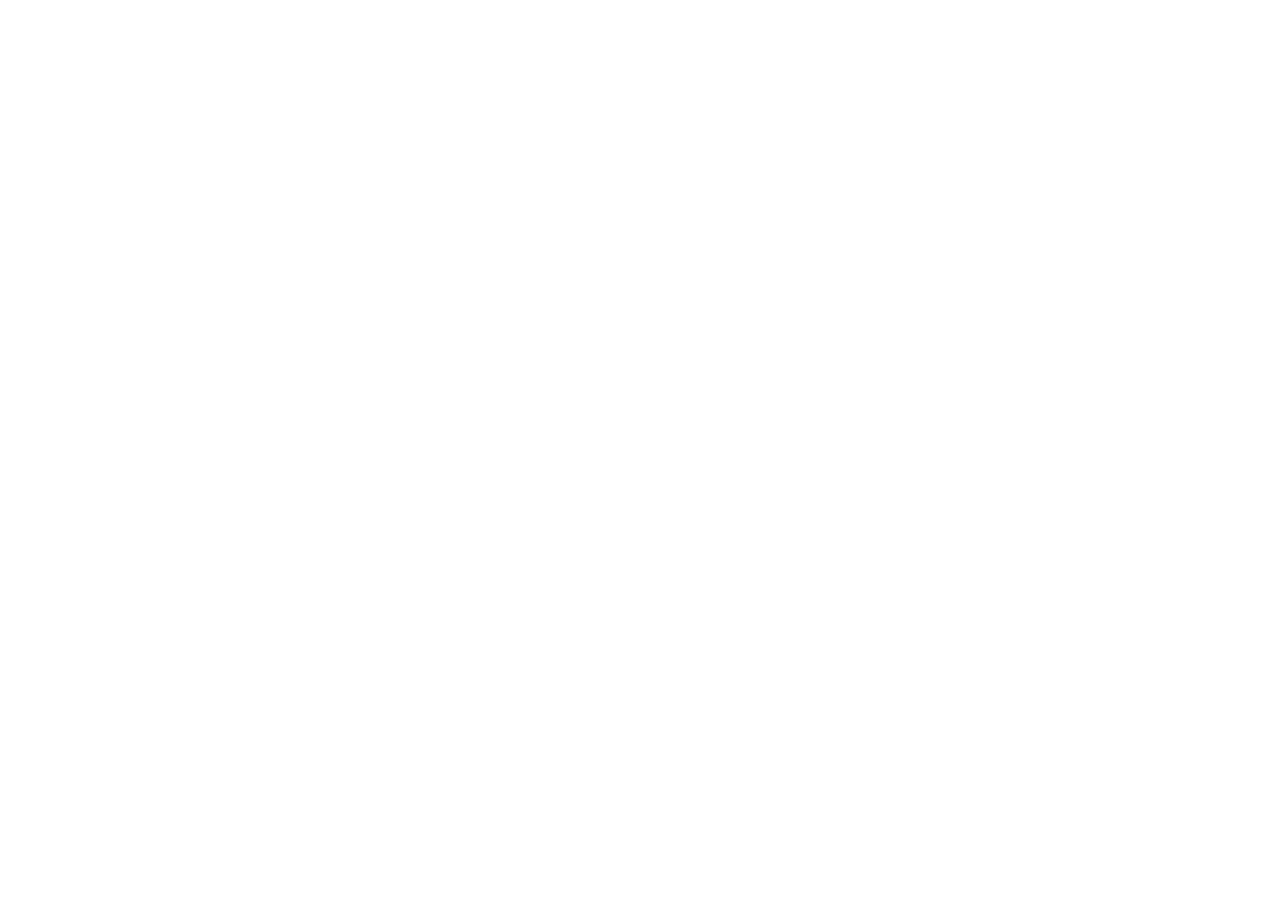
==== index.html @ 9add2170 "first commit" ====
<!DOCTYPE html>
<html lang="en">
  <head>
    <meta charset="UTF-8" />
    <meta http-equiv="X-UA-Compatible" content="IE=edge" />
    <meta name="viewport" content="width=device-width, initial-scale=1.0" />
    <title>Eat-Healthy</title>
    <link rel="stylesheet" href="index.css" />
  </head>
  <body></body>
</html>
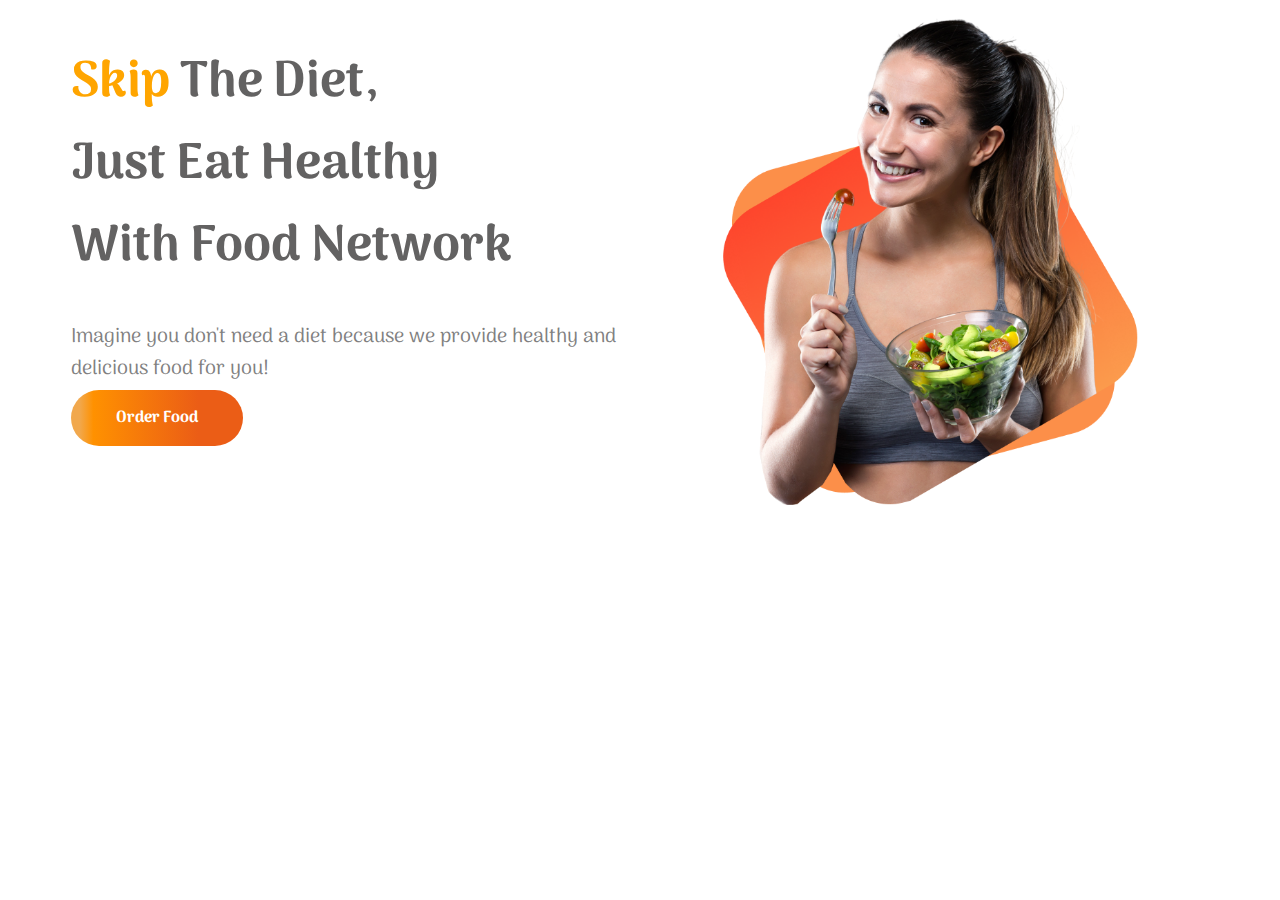
==== commit 3259499d: "first section done" ====
--- a/index.html
+++ b/index.html
@@ -4,8 +4,36 @@
     <meta charset="UTF-8" />
     <meta http-equiv="X-UA-Compatible" content="IE=edge" />
     <meta name="viewport" content="width=device-width, initial-scale=1.0" />
+    <link rel="preconnect" href="https://fonts.googleapis.com" />
+    <link rel="preconnect" href="https://fonts.gstatic.com" crossorigin />
+    <link
+      href="https://fonts.googleapis.com/css2?family=Arima&display=swap"
+      rel="stylesheet"
+    />
     <title>Eat-Healthy</title>
     <link rel="stylesheet" href="index.css" />
   </head>
-  <body></body>
+  <body>
+    <!--First Section-->
+    <section class="section1">
+      <div class="elements-section">
+        <h1>
+          <span id="Skip">Skip</span>
+          <span id="Diet"
+            >The Diet,<br />Just Eat Healthy<br />With Food Network</span
+          >
+        </h1>
+        <p id="banner-text">
+          Imagine you don't need a diet because we provide healthy and delicious
+          food for you!
+        </p>
+        <a href="https://www.foodpanda.com.bd/">Order Food</a>
+      </div>
+      <div class="elements-section">
+        <img src="images/female/Group 8425.png" alt="" />
+      </div>
+    </section>
+
+    </div>
+  </body>
 </html>
--- a/index.css
+++ b/index.css
@@ -0,0 +1,42 @@
+body {
+  font-family: "Arima", cursive;
+}
+#Skip {
+  color: orange;
+}
+#Diet {
+  color: rgb(99, 98, 98);
+}
+#banner-text {
+  font-size: 20px;
+  color: grey;
+}
+h1 {
+  font-size: 50px;
+}
+.section1 {
+  display: flex;
+  padding-bottom: 20px;
+}
+.elements-section {
+  width: 50%;
+  margin-left: 5%;
+}
+.elements-section img {
+  width: 80%;
+}
+a {
+  text-decoration: none;
+  color: white;
+  font-weight: 700;
+  background: rgb(241, 168, 77);
+  background: linear-gradient(
+    90deg,
+    rgba(241, 168, 77, 1) 5%,
+    rgba(255, 145, 0, 1) 13%,
+    rgba(235, 93, 22, 1) 74%
+  );
+  margin-top: 10%;
+  padding: 15px 45px;
+  border-radius: 30px;
+}
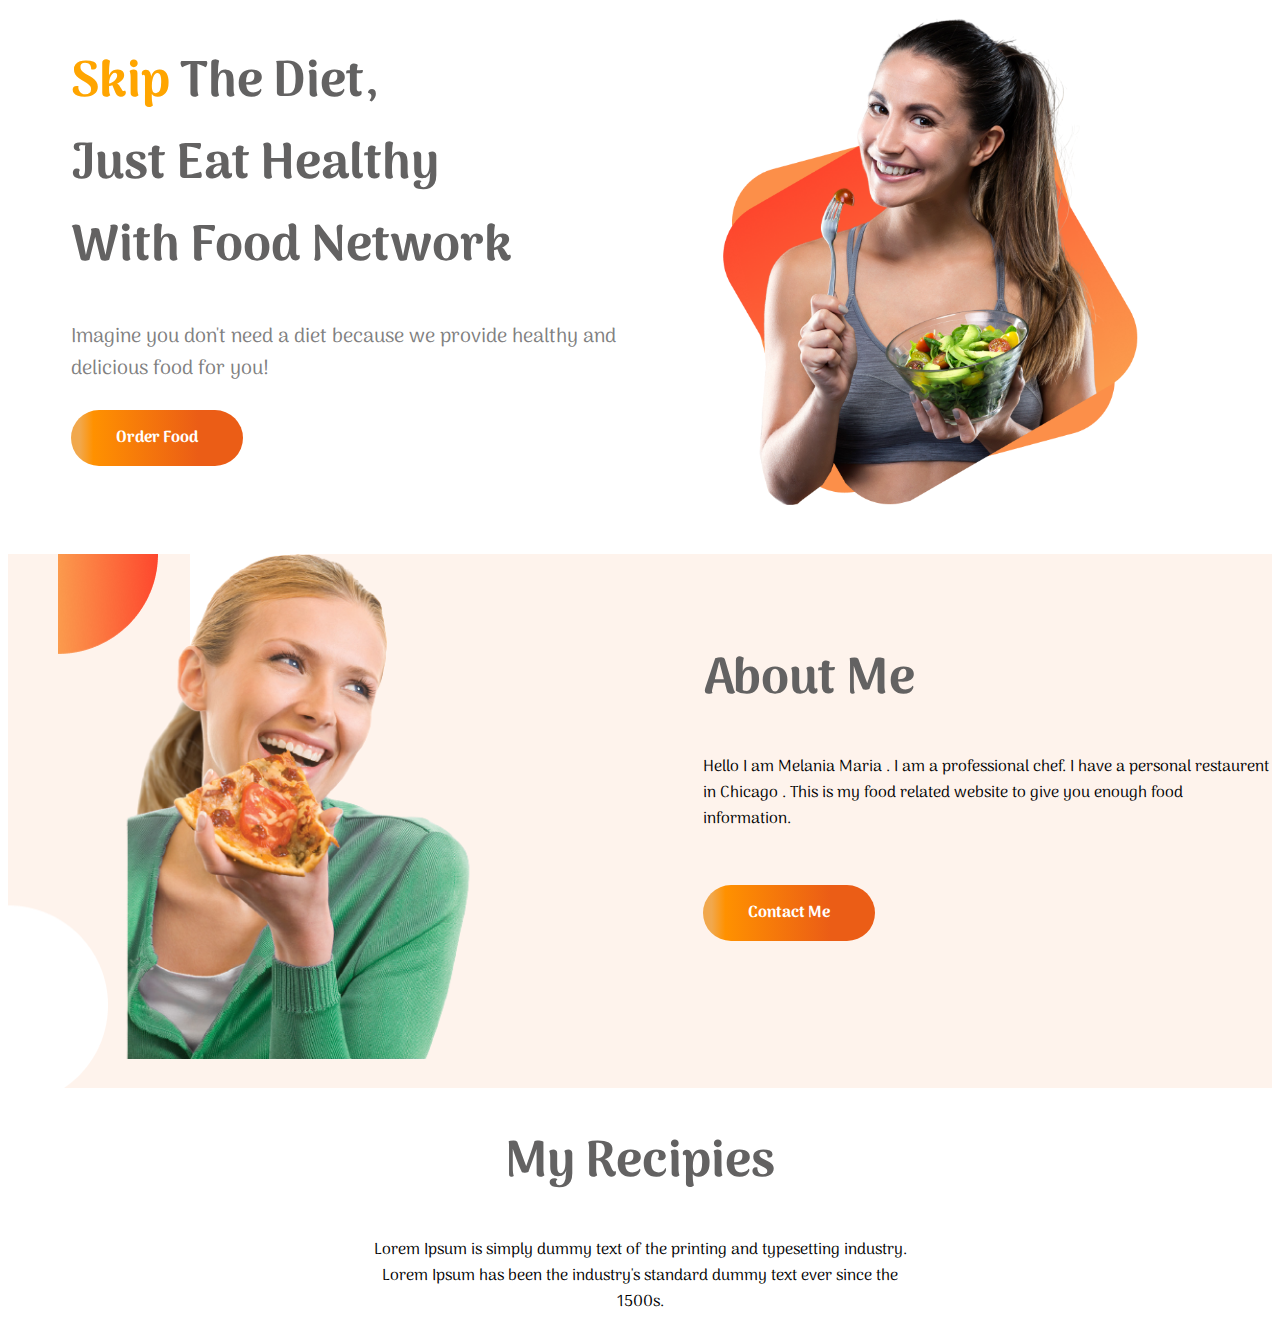
==== commit b0f7bf39: "Second Section and My Recipies Div added" ====
--- a/index.html
+++ b/index.html
@@ -34,6 +34,35 @@
       </div>
     </section>
 
+    <!--Section Two-->
+    <section class="section2">
+      <div class="elements-section">
+        <img
+          src="images/female/kisspng-eating-junk-food-hunger-fast-food-woman-eating-5b100f5d437345.6346499515277791652763-removebg-preview.png"
+          alt=""
+        />
+      </div>
+      <div class="elements-section">
+        <h1 id="about-me">About Me</h1>
+        <p>
+          Hello I am Melania Maria . I am a professional chef. I have a personal
+          restaurent in Chicago . This is my food related website to give you
+          enough food information.
+        </p>
+        <br /><br />
+        <a href="https://www.youtube.com/c/foodpandaBangladesh/featured"
+          >Contact Me</a
+        >
+      </div>
+    </section>
+    <!--Division-My-Recipies-->
+    <div class="my-recipies">
+      <h1 id="My-Recipies">My Recipies</h1>
+      <p>
+        Lorem Ipsum is simply dummy text of the printing and typesetting
+        industry.<br />Lorem Ipsum has been the industry's standard dummy text
+        ever since the<br />1500s.
+      </p>
     </div>
   </body>
 </html>
--- a/index.css
+++ b/index.css
@@ -10,11 +10,20 @@
 #banner-text {
   font-size: 20px;
   color: grey;
+  padding-bottom: 20px;
+}
+#about-me {
+  color: rgb(99, 98, 98);
+  margin-top: 15%;
+}
+#My-Recipies {
+  color: rgb(99, 98, 98);
 }
 h1 {
   font-size: 50px;
 }
-.section1 {
+.section1,
+.section2 {
   display: flex;
   padding-bottom: 20px;
 }
@@ -36,7 +45,12 @@
     rgba(255, 145, 0, 1) 13%,
     rgba(235, 93, 22, 1) 74%
   );
-  margin-top: 10%;
   padding: 15px 45px;
   border-radius: 30px;
 }
+.section2 {
+  background-image: url(images/shapes/7.png);
+}
+.my-recipies {
+  text-align: center;
+}
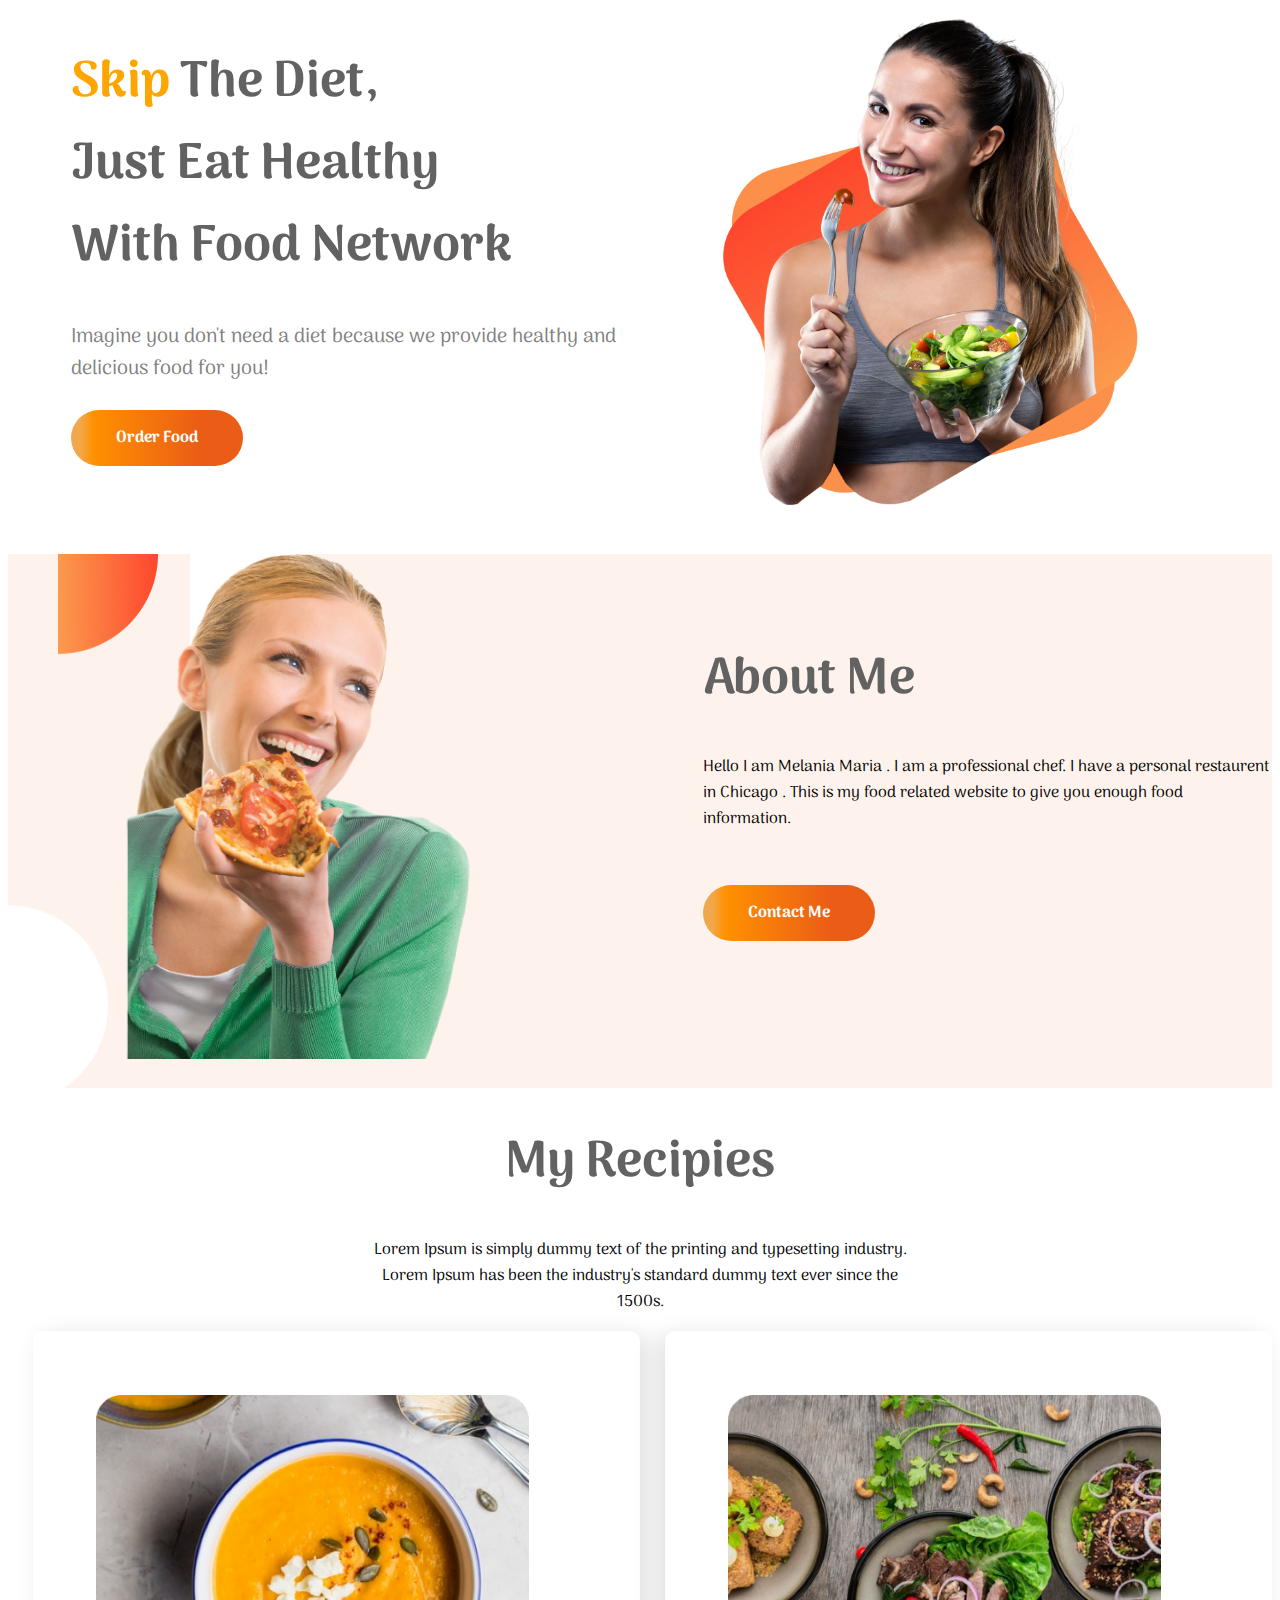
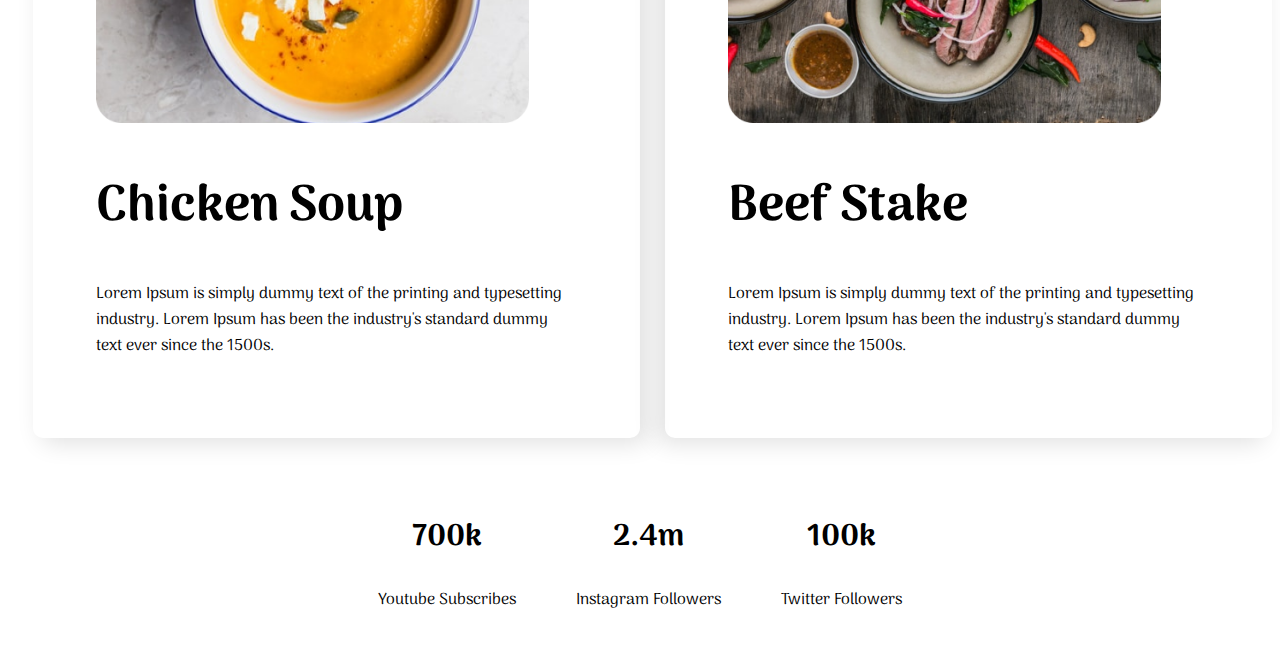
==== commit 5d5977f2: "Third and Fourth Section added" ====
--- a/index.html
+++ b/index.html
@@ -55,6 +55,7 @@
         >
       </div>
     </section>
+
     <!--Division-My-Recipies-->
     <div class="my-recipies">
       <h1 id="My-Recipies">My Recipies</h1>
@@ -64,5 +65,43 @@
         ever since the<br />1500s.
       </p>
     </div>
+
+    <!--Third Section-->
+    <section class="section3">
+      <div class="food food-one">
+        <img src="images/food/Project Cover.png" alt="" />
+        <h1>Chicken Soup</h1>
+        <p>
+          Lorem Ipsum is simply dummy text of the printing and typesetting
+          industry. Lorem Ipsum has been the industry's standard dummy text ever
+          since the 1500s.
+        </p>
+      </div>
+      <div class="food food-two">
+        <img src="images/food/Project Cover1.jpg" alt="" />
+        <h1>Beef Stake</h1>
+        <p>
+          Lorem Ipsum is simply dummy text of the printing and typesetting
+          industry. Lorem Ipsum has been the industry's standard dummy text ever
+          since the 1500s.
+        </p>
+      </div>
+    </section>
+
+    <!--Fourth Section-->
+    <section class="section4">
+      <div class="social-followers">
+        <h2>700k</h2>
+        <p>Youtube Subscribes</p>
+      </div>
+      <div class="social-followers">
+        <h2>2.4m</h2>
+        <p>Instagram Followers</p>
+      </div>
+      <div class="social-followers">
+        <h2>100k</h2>
+        <p>Twitter Followers</p>
+      </div>
+    </section>
   </body>
 </html>
--- a/index.css
+++ b/index.css
@@ -22,8 +22,12 @@
 h1 {
   font-size: 50px;
 }
+h2 {
+  font-size: 30px;
+}
 .section1,
-.section2 {
+.section2,
+.section3 {
   display: flex;
   padding-bottom: 20px;
 }
@@ -54,3 +58,33 @@
 .my-recipies {
   text-align: center;
 }
+
+.food {
+  width: 40%;
+  padding: 5% 5%;
+  margin-left: 2%;
+}
+.food img {
+  width: 90%;
+  border-radius: 10px;
+}
+.food-one {
+  box-shadow: 8px 5px 25px rgb(224, 224, 224);
+  border-radius: 10px;
+}
+.food-two {
+  box-shadow: -8px 5px 25px rgb(224, 224, 224);
+  border-radius: 10px;
+}
+.section4 {
+  display: flex;
+  justify-content: center;
+}
+.section4 p {
+  padding: -5px 0px;
+}
+.social-followers {
+  text-align: center;
+  padding-bottom: 20px;
+  padding: 30px 30px;
+}
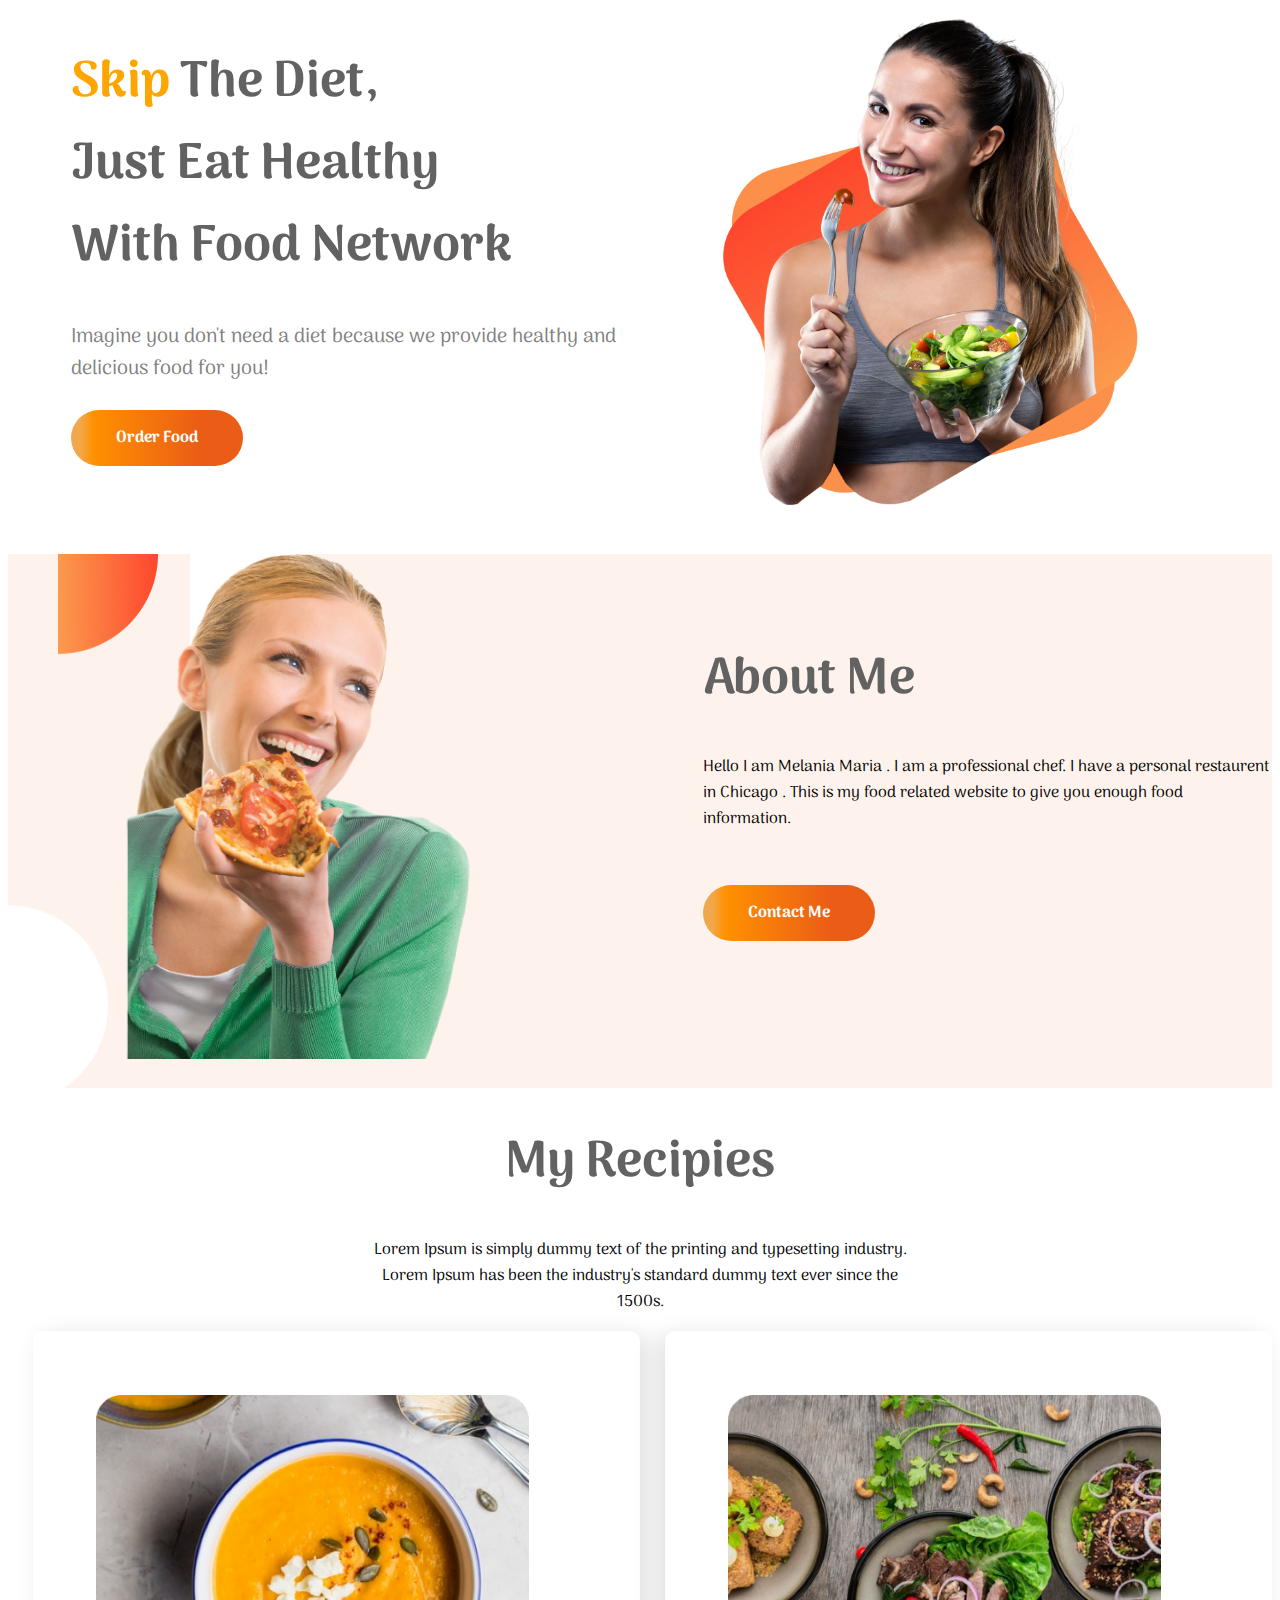
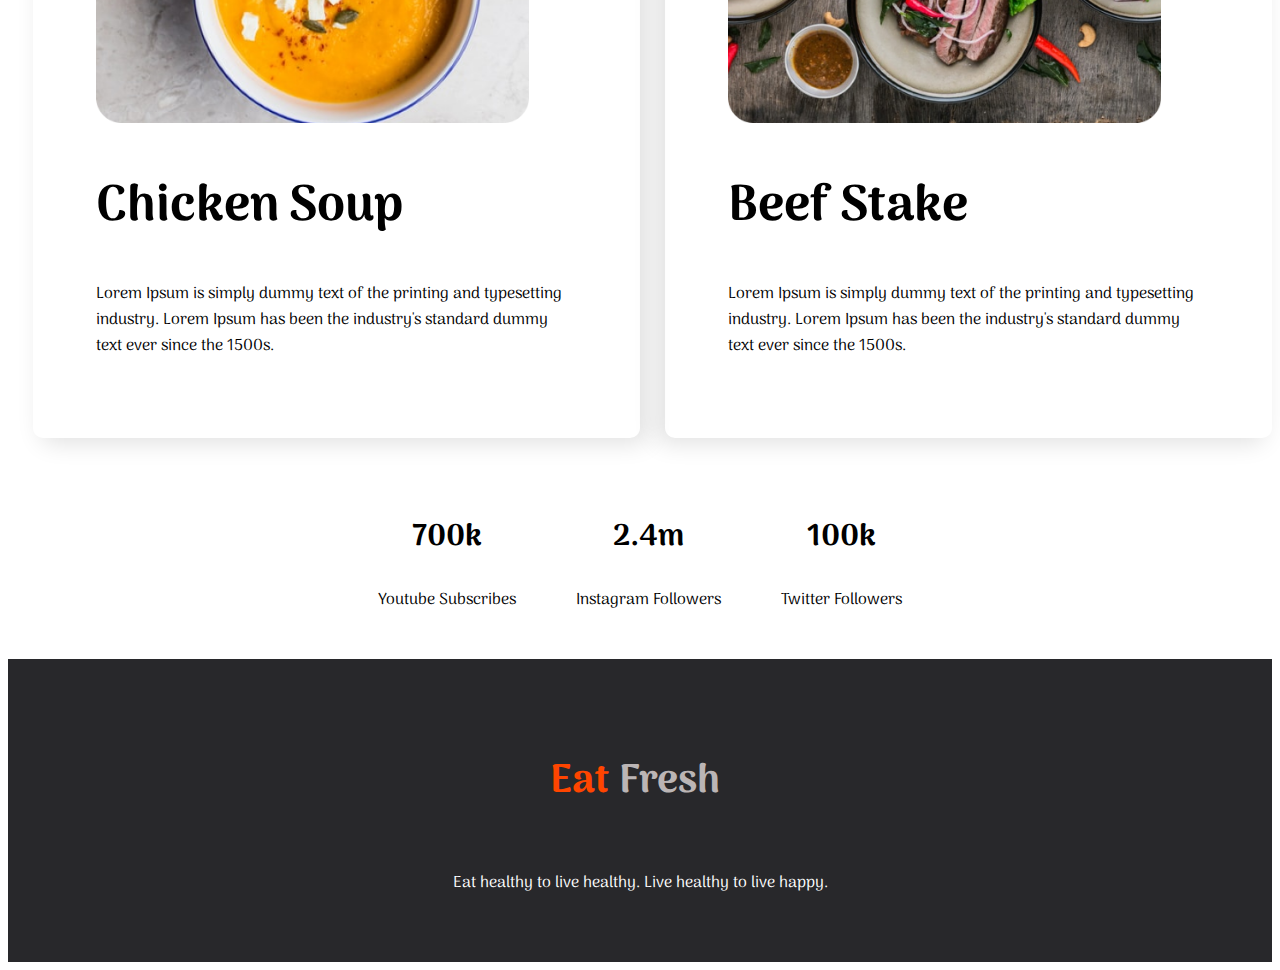
==== commit a562ac27: "footer added" ====
--- a/index.html
+++ b/index.html
@@ -104,4 +104,11 @@
       </div>
     </section>
   </body>
+  <footer>
+    <div class="eat-fresh">
+      <h3 id="Eat">Eat</h3>
+      <h3 id="Fresh">Fresh</h3>
+    </div>
+    <p>Eat healthy to live healthy. Live healthy to live happy.</p>
+  </footer>
 </html>
--- a/index.css
+++ b/index.css
@@ -88,3 +88,26 @@
   padding-bottom: 20px;
   padding: 30px 30px;
 }
+footer {
+  text-align: center;
+  background-color: #28282b;
+  margin: 0px;
+  padding: 50px;
+}
+footer p {
+  color: white;
+}
+.eat-fresh {
+  display: flex;
+  justify-content: center;
+}
+#Eat {
+  color: orangered;
+  margin-right: 10px;
+  font-size: 40px;
+}
+#Fresh {
+  color: rgb(187, 181, 181);
+  font-size: 40px;
+  margin-right: 10px;
+}
